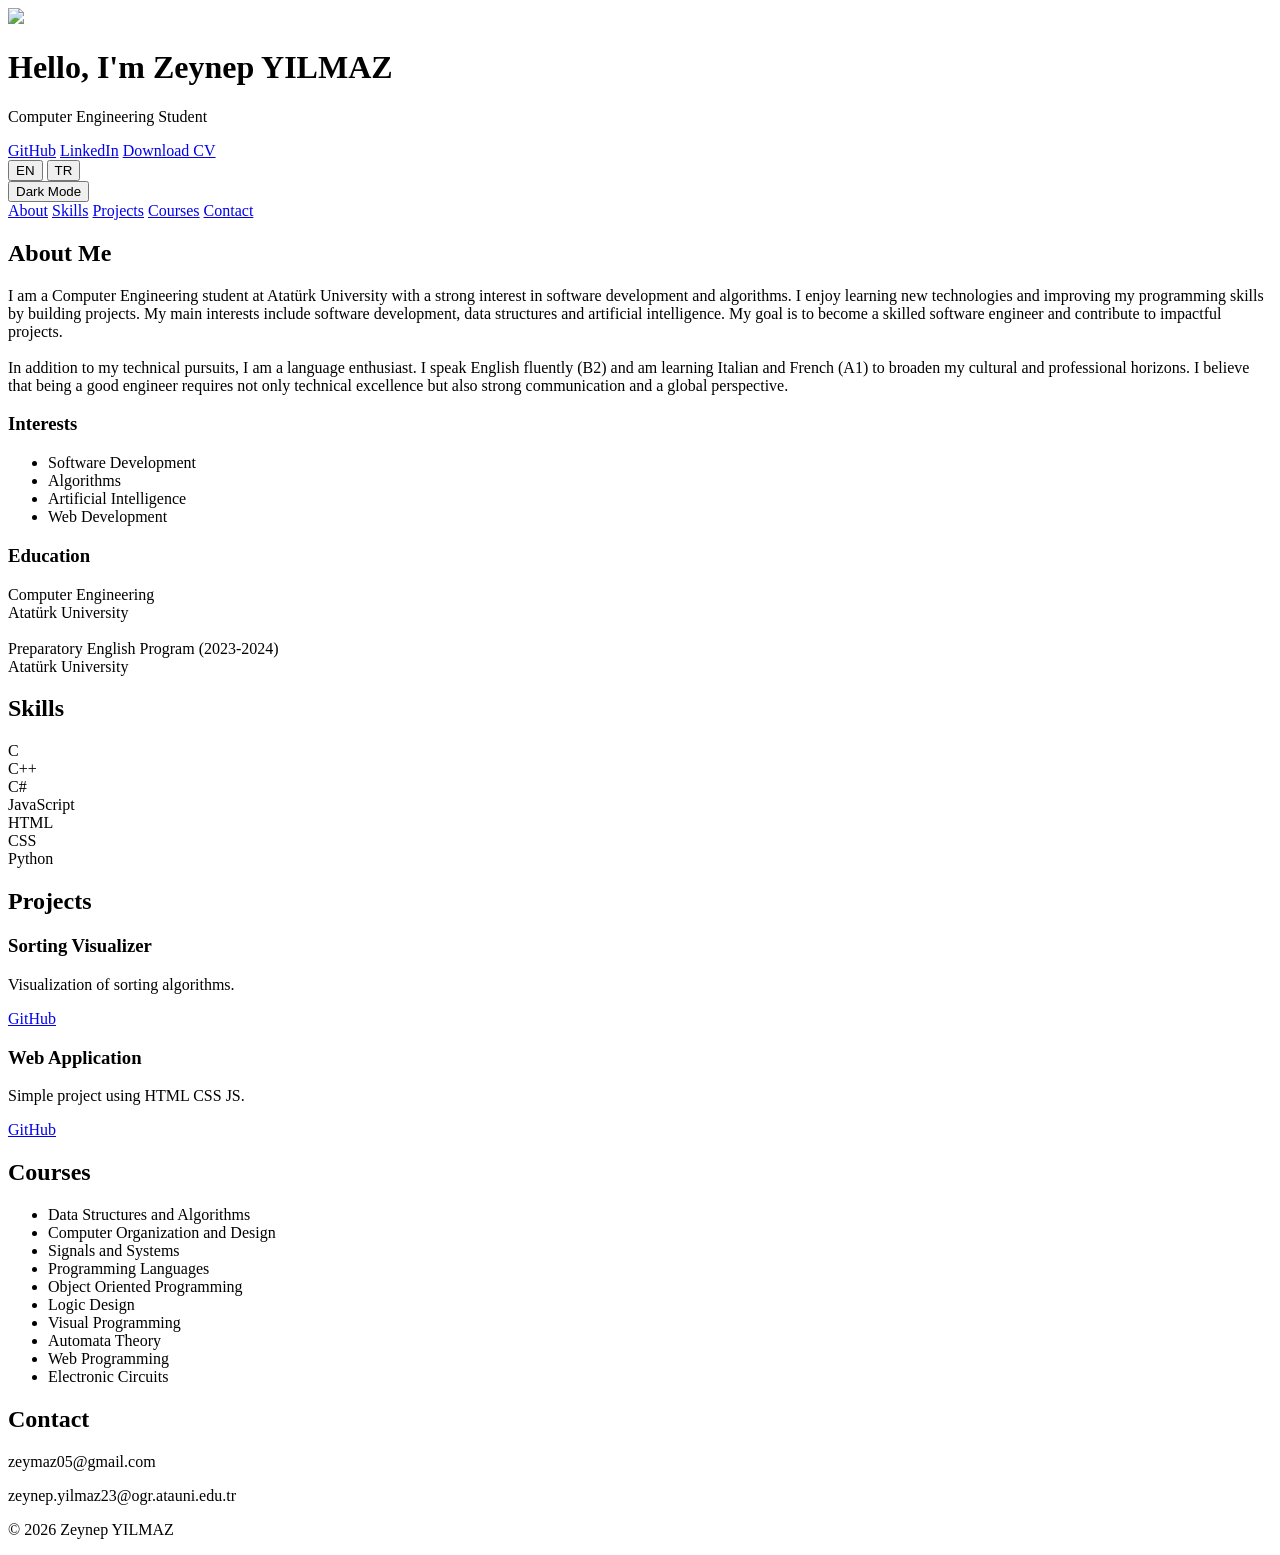
==== index.html @ 83215d81 "Rename portfolio/index.html to index.html" ====
<!DOCTYPE html>
<html lang="en">

<head>

<meta charset="UTF-8">
<meta name="viewport" content="width=device-width, initial-scale=1.0">

<title>Zeynep YILMAZ | Computer Engineering Portfolio</title>

<meta name="description" content="Zeynep Yılmaz - Computer Engineering Student Portfolio. Projects, skills, education and software development work.">

<meta name="keywords" content="Zeynep Yılmaz, computer engineering, portfolio, software developer, programming, projects">

<meta name="author" content="Zeynep Yılmaz">

<link href="https://fonts.googleapis.com/css2?family=Poppins:wght@300;400;600&display=swap" rel="stylesheet">

<link rel="stylesheet" href="style.css">

</head>

<body>

<header class="hero">

<img src="images/profile.jpeg" class="profile">

<h1 id="name">Hello, I'm Zeynep YILMAZ</h1>

<p class="subtitle" id="subtitle">Computer Engineering Student</p>

<div class="hero-buttons">

<a href="https://github.com/Yilmaz-git" target="_blank" class="btn">GitHub</a>

<a href="https://www.linkedin.com/in/zeynep-yılmaz-b14633299" target="_blank" class="btn">LinkedIn</a>

<a href="#" class="btn">Download CV</a>

</div>

<div class="lang-buttons">
<button onclick="setLang('en')" class="lang-btn">EN</button>
<button onclick="setLang('tr')" class="lang-btn">TR</button>
</div>

<button id="darkButton" class="dark-toggle">Dark Mode</button>

</header>


<nav>

<a href="#about">About</a>
<a href="#skills">Skills</a>
<a href="#projects">Projects</a>
<a href="#courses">Courses</a>
<a href="#contact">Contact</a>

</nav>


<section id="about">

<h2 id="aboutTitle">About Me</h2>

<div class="about-container">

<div class="about-text">

<p id="aboutText">
I am a Computer Engineering student at Atatürk University with a strong interest in software development and algorithms. 
I enjoy learning new technologies and improving my programming skills by building projects.

My main interests include software development, data structures and artificial intelligence. 
My goal is to become a skilled software engineer and contribute to impactful projects.

<br><br>

In addition to my technical pursuits, I am a language enthusiast. I speak English fluently (B2) and am learning Italian and French (A1) to broaden my cultural and professional horizons. I believe that being a good engineer requires not only technical excellence but also strong communication and a global perspective.
</p>

</div>


<div class="about-info">

<div class="info-card">

<h3 id="interestsTitle">Interests</h3>

<ul>

<li>Software Development</li>
<li>Algorithms</li>
<li>Artificial Intelligence</li>
<li>Web Development</li>

</ul>

</div>


<div class="info-card">

<h3 id="educationTitle">Education</h3>

<p id="educationText">
Computer Engineering<br>
Atatürk University

<br><br>

Preparatory English Program (2023-2024)<br>
Atatürk University
</p>

</div>

</div>

</div>

</section>


<section id="skills">

<h2 id="skillsTitle">Skills</h2>

<div class="skills-grid">

<div class="skill">C</div>
<div class="skill">C++</div>
<div class="skill">C#</div>
<div class="skill">JavaScript</div>
<div class="skill">HTML</div>
<div class="skill">CSS</div>
<div class="skill">Python</div>

</div>

</section>


<section id="projects">

<h2 id="projectsTitle">Projects</h2>

<div class="projects">

<div class="card">

<h3>Sorting Visualizer</h3>

<p>Visualization of sorting algorithms.</p>

<a href="#">GitHub</a>

</div>

<div class="card">

<h3>Web Application</h3>

<p>Simple project using HTML CSS JS.</p>

<a href="#">GitHub</a>

</div>

</div>

</section>


<section id="courses">

<h2 id="coursesTitle">Courses</h2>

<ul>

<li>Data Structures and Algorithms</li>
<li>Computer Organization and Design</li>
<li>Signals and Systems</li>
<li>Programming Languages</li>
<li>Object Oriented Programming</li>
<li>Logic Design</li>
<li>Visual Programming</li>
<li>Automata Theory</li>
<li>Web Programming</li>
<li>Electronic Circuits</li>

</ul>

</section>


<section id="contact">

<h2 id="contactTitle">Contact</h2>

<p>zeymaz05@gmail.com</p>
<p>zeynep.yilmaz23@ogr.atauni.edu.tr</p>

</section>


<footer>

<p>© 2026 Zeynep YILMAZ</p>

</footer>

<script src="script.js"></script>

</body>
</html>
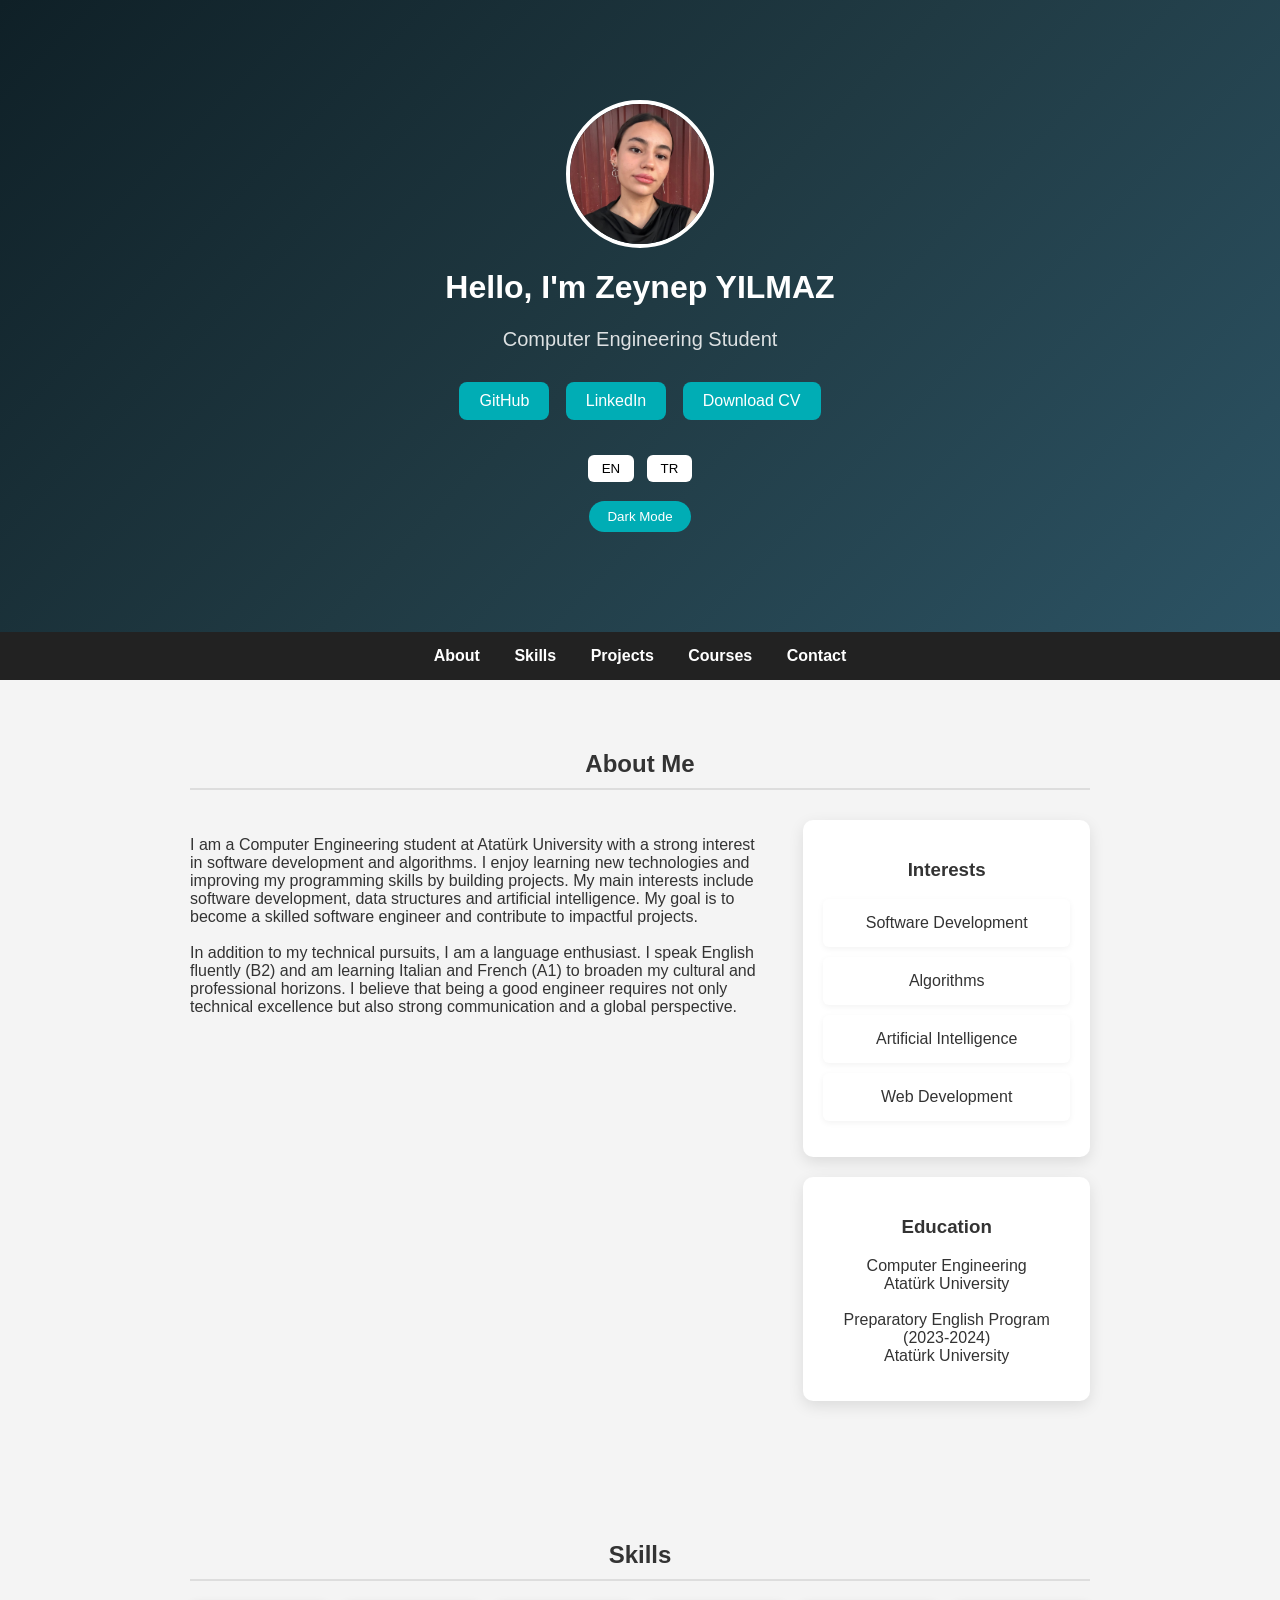
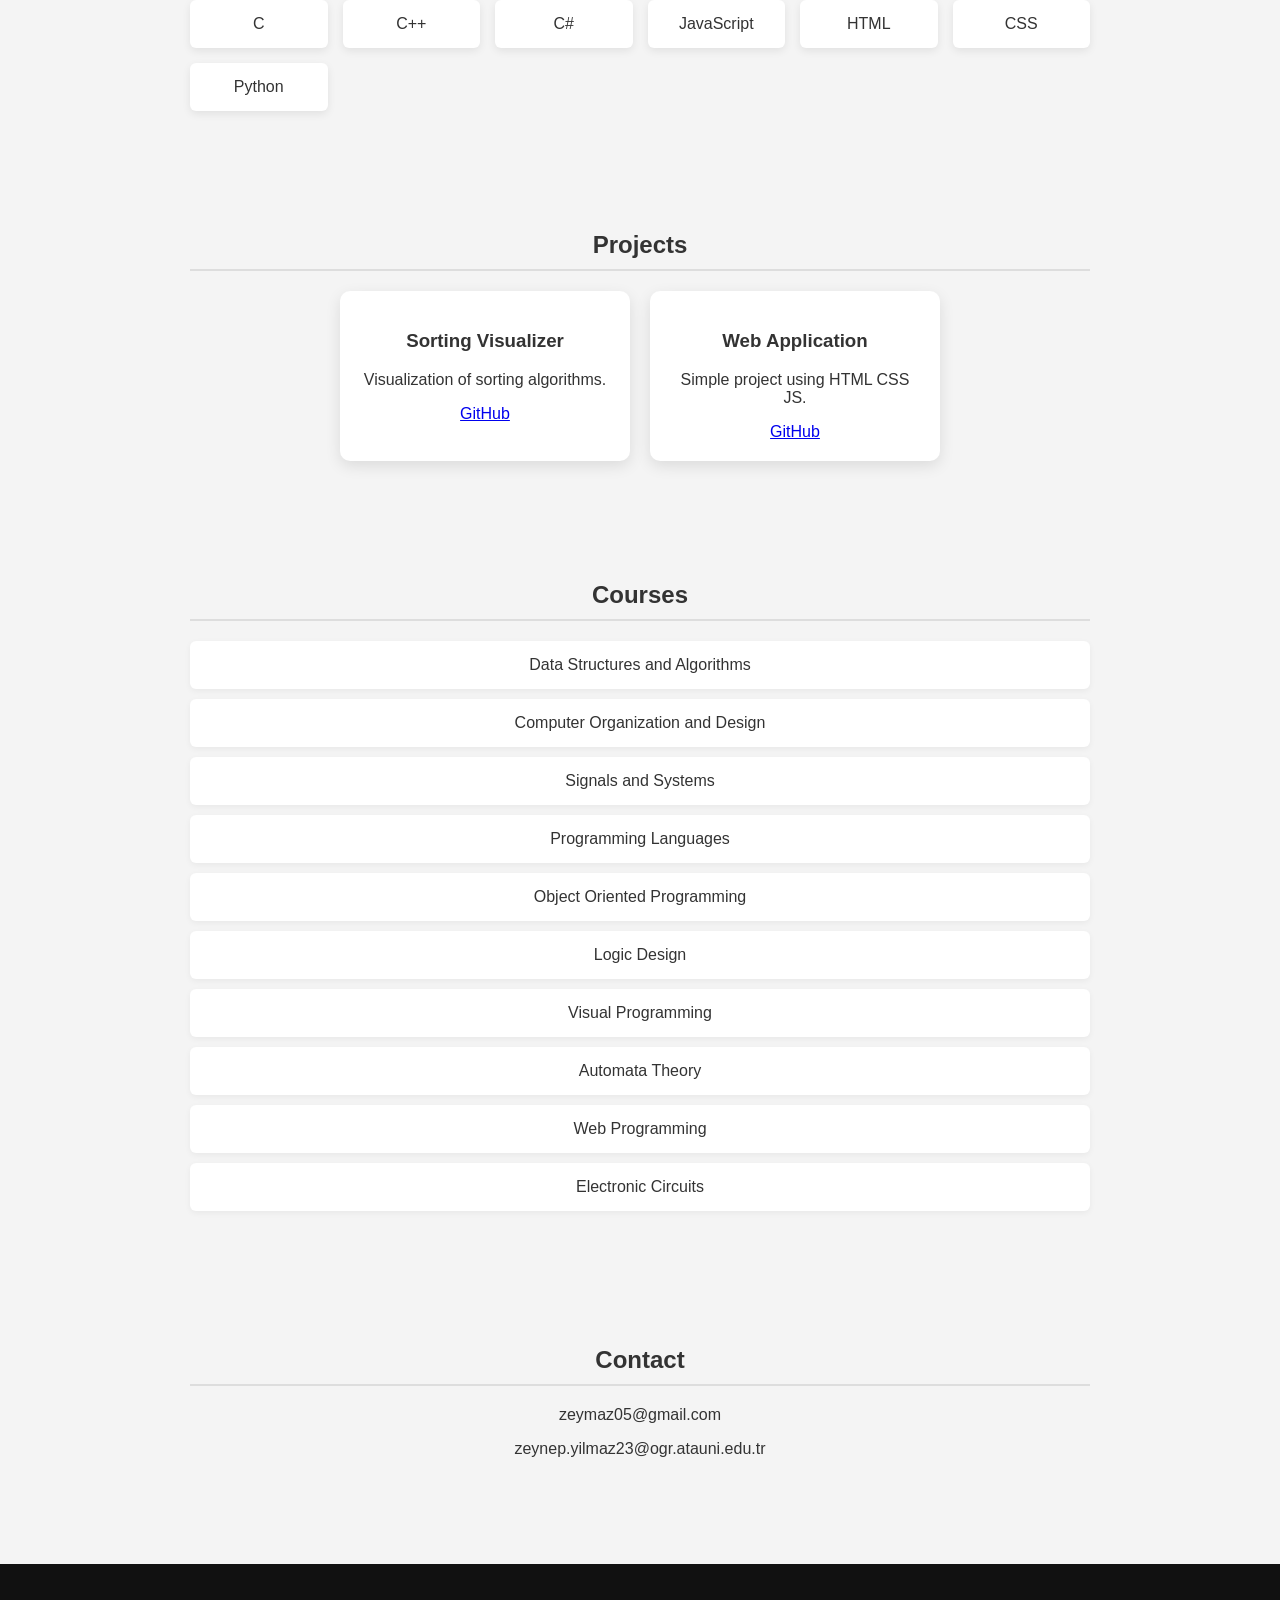
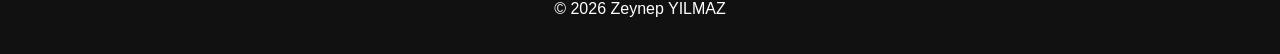
==== commit 99e10f17: "Update index.html" ====
--- a/index.html
+++ b/index.html
@@ -24,7 +24,7 @@
 
 <header class="hero">
 
-<img src="images/profile.jpeg" class="profile">
+<img src="profile.jpeg" class="profile">
 
 <h1 id="name">Hello, I'm Zeynep YILMAZ</h1>
 
--- a/style.css
+++ b/style.css
@@ -0,0 +1,311 @@
+html{
+scroll-behavior:smooth;
+}
+
+body{
+font-family:'Poppins', sans-serif;
+margin:0;
+background:#f4f4f4;
+text-align:center;
+color:#333;
+}
+
+/* HERO */
+
+.hero{
+background:linear-gradient(135deg,#0f2027,#203a43,#2c5364);
+color:white;
+padding:100px 20px;
+}
+
+.profile{
+width:140px;
+height:140px;
+border-radius:50%;
+object-fit:cover;
+border:4px solid white;
+display:block;
+margin:auto;
+margin-bottom:20px;
+}
+
+.subtitle{
+font-size:20px;
+opacity:0.85;
+}
+
+/* MAIN BUTTONS */
+
+.hero-buttons{
+margin:25px 0;
+}
+
+.btn{
+background:#00adb5;
+color:white;
+padding:10px 20px;
+border-radius:8px;
+text-decoration:none;
+margin:6px;
+display:inline-block;
+font-weight:500;
+transition:0.3s;
+}
+
+.btn:hover{
+background:#008c91;
+transform:translateY(-2px);
+}
+
+/* LANGUAGE BUTTONS */
+
+.lang-buttons{
+margin-top:10px;
+}
+
+.lang-btn{
+padding:6px 14px;
+border-radius:6px;
+border:none;
+margin:4px;
+cursor:pointer;
+background:white;
+font-weight:500;
+transition:0.3s;
+}
+
+.lang-btn:hover{
+background:#00adb5;
+color:white;
+}
+
+/* DARK MODE BUTTON */
+
+.dark-toggle{
+margin-top:15px;
+padding:8px 18px;
+border-radius:20px;
+border:none;
+background:#00adb5;
+color:white;
+font-weight:500;
+cursor:pointer;
+transition:0.3s;
+}
+
+.dark-toggle:hover{
+background:#008c91;
+transform:scale(1.05);
+}
+
+/* NAVBAR */
+
+nav{
+background:#222;
+padding:15px;
+}
+
+nav a{
+color:white;
+margin:15px;
+text-decoration:none;
+font-weight:bold;
+transition:0.3s;
+}
+
+nav a:hover{
+color:#00adb5;
+}
+
+/* SECTIONS */
+
+section{
+max-width:900px;
+margin:auto;
+padding:50px 20px;
+}
+
+h2{
+border-bottom:2px solid #ddd;
+padding-bottom:10px;
+}
+
+/* ABOUT */
+
+.about-container{
+display:flex;
+gap:40px;
+align-items:flex-start;
+margin-top:30px;
+}
+
+.about-text{
+flex:2;
+text-align:left;
+}
+
+.about-info{
+flex:1;
+}
+
+.info-card{
+background:white;
+padding:20px;
+border-radius:10px;
+margin-bottom:20px;
+box-shadow:0 5px 15px rgba(0,0,0,0.1);
+transition:0.3s;
+}
+
+.info-card:hover{
+transform:translateY(-4px);
+}
+
+/* SKILLS */
+
+.skills-grid{
+display:grid;
+grid-template-columns:repeat(auto-fit,minmax(120px,1fr));
+gap:15px;
+}
+
+.skill{
+background:white;
+padding:15px;
+border-radius:6px;
+box-shadow:0 3px 8px rgba(0,0,0,0.08);
+}
+
+/* PROJECTS */
+
+.projects{
+display:flex;
+gap:20px;
+flex-wrap:wrap;
+justify-content:center;
+}
+
+.card{
+background:white;
+padding:20px;
+border-radius:10px;
+box-shadow:0 5px 15px rgba(0,0,0,0.1);
+width:250px;
+transition:0.3s;
+}
+
+.card:hover{
+transform:translateY(-6px);
+}
+
+/* COURSES */
+
+ul{
+list-style:none;
+padding:0;
+}
+
+ul li{
+background:white;
+margin:10px 0;
+padding:15px;
+border-radius:6px;
+box-shadow:0 2px 6px rgba(0,0,0,0.05);
+}
+
+/* FOOTER */
+
+footer{
+background:#111;
+color:white;
+padding:20px;
+margin-top:40px;
+}
+
+/* DARK MODE */
+
+.dark{
+background:#111;
+color:white;
+}
+
+.dark nav{
+background:#000;
+}
+
+.dark .card,
+.dark ul li,
+.dark .skill,
+.dark .info-card{
+background:#222;
+color:white;
+}
+
+.dark .btn{
+background:#009aa1;
+}
+
+.dark .btn:hover{
+background:#007f85;
+}
+
+/* TABLET */
+
+@media (max-width:900px){
+
+.about-container{
+flex-direction:column;
+align-items:center;
+}
+
+.about-text{
+text-align:center;
+}
+
+.projects{
+flex-direction:column;
+align-items:center;
+}
+
+}
+
+/* MOBILE */
+
+@media (max-width:600px){
+
+.hero{
+padding:60px 20px;
+}
+
+.profile{
+width:110px;
+height:110px;
+}
+
+.hero-buttons{
+display:flex;
+flex-direction:column;
+gap:10px;
+}
+
+.btn{
+width:180px;
+margin:auto;
+}
+
+nav{
+display:flex;
+flex-wrap:wrap;
+justify-content:center;
+}
+
+.skills-grid{
+grid-template-columns:repeat(2,1fr);
+}
+
+.card{
+width:90%;
+margin:auto;
+}
+
+}
